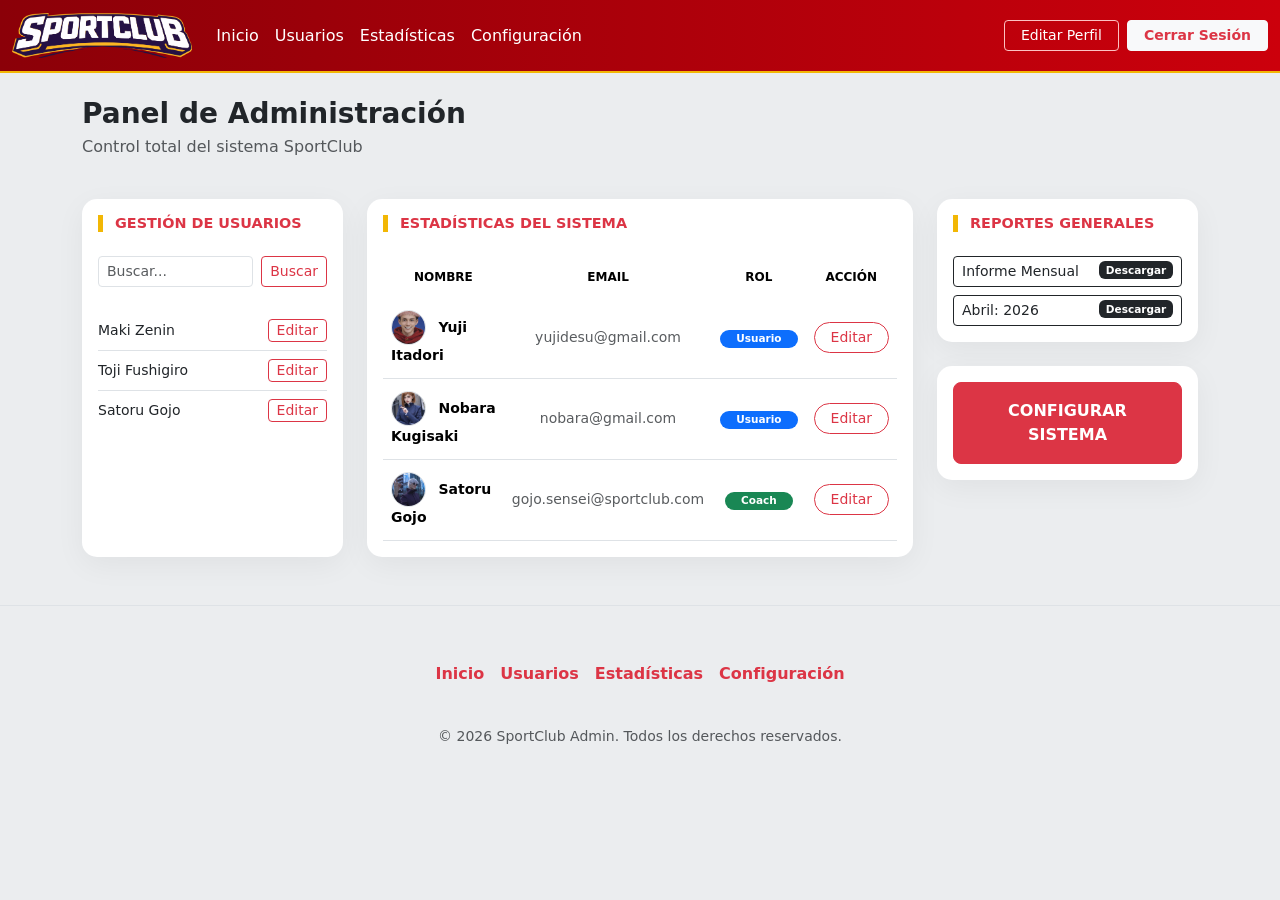
==== dashboard-admin.html @ 33d31766 "Actualizacion" ====
<!doctype html>
<html lang="es">
  <head>
    <meta charset="utf-8">
    <meta name="viewport" content="width=device-width, initial-scale=1">
    <title>Dashboard Admin - SportClub</title>
    <link href="https://cdn.jsdelivr.net/npm/bootstrap@5.3.8/dist/css/bootstrap.min.css" rel="stylesheet">
    
    <style>
      /* NAVBAR CON DEGRADADO ROJO */
      #mainNav {
        transition: all 0.4s ease;
        background: linear-gradient(90deg, #8b0008 0%, #cc000c 100%) !important;
        border-bottom: 2px solid #F2B705;
      }
      
      #mainNav .nav-link { color: white !important; font-weight: 500; }
      
      #mainNav .btn-outline-light {
        color: white !important;
        border-color: rgba(255, 204, 204, 0.95) !important;
      }

      /* FUNCIÓN SCROLL */
      .bg-scrolled {
        background: rgba(255, 245, 245, 0.95) !important;
        backdrop-filter: blur(10px);
        border-bottom: 1px solid #dc3545 !important;
        box-shadow: 0 4px 12px rgba(0,0,0,0.1);
      }

      .bg-scrolled .nav-link, .bg-scrolled .btn-outline-light { 
        color: #8b0008 !important; 
        border-color: #8b0008 !important;
      }

      .bg-dashboard { 
        background-color: #ebedef !important; 
        min-height: 100vh; 
      }

      .card {
        border: none !important;
        border-radius: 15px !important;
        box-shadow: 0 8px 30px rgba(0,0,0,0.05) !important;
        transition: transform 0.3s ease;
      }
      .card:hover { transform: translateY(-5px); }

      .card-title {
        border-left: 5px solid #F2B705;
        padding-left: 12px;
        text-transform: uppercase;
        font-size: 0.9rem;
      }

      .avatar-mini {
        width: 35px;
        height: 35px;
        border-radius: 50%;
        overflow: hidden;
        border: 1px solid #dee2e6;
      }
      .avatar-mini img { width: 100%; height: 100%; object-fit: cover; }

      /* Ajuste para que la tabla no tenga filas grises automáticas */
      .table > :not(caption) > * > * {
        background-color: #fff !important;
        padding: 12px 8px !important;
      }
    </style>
  </head>
  <body class="bg-dashboard"> 
    
    <nav id="mainNav" class="navbar navbar-expand-sm sticky-top">
      <div class="container-fluid">
        <a class="navbar-brand" href="index.html">
          <img src="Imagenes/logo_empresa_letra_v1.png" alt="SportClub" height="45">
        </a>
        <button class="navbar-toggler" type="button" data-bs-toggle="collapse" data-bs-target="#navbarNav">
          <span class="navbar-toggler-icon"></span>
        </button>
        <div class="collapse navbar-collapse" id="navbarNav">
          <ul class="navbar-nav me-auto mb-2 mb-lg-0">
            <li class="nav-item"><a class="nav-link" href="index.html">Inicio</a></li>
            <li class="nav-item"><a class="nav-link" href="#">Usuarios</a></li>
            <li class="nav-item"><a class="nav-link" href="#">Estadísticas</a></li>
            <li class="nav-item"><a class="nav-link" href="#">Configuración</a></li>
          </ul>
          <div class="d-flex gap-2">
            <button class="btn btn-outline-light btn-sm px-3">Editar Perfil</button>
            <a href="index.html" class="btn btn-light btn-sm text-danger fw-bold px-3">Cerrar Sesión</a>
          </div>
        </div>
      </div>
    </nav> 

    <div class="container py-4">
      <h1 class="h3 fw-bold text-dark mb-1">Panel de Administración</h1>
      <p class="text-muted">Control total del sistema SportClub</p>
    </div>

    <main class="container pb-5">
      <div class="row g-4"> 
        
        <div class="col-lg-3">
          <div class="card h-100 shadow-sm">
            <div class="card-body">
              <h5 class="card-title text-danger fw-bold mb-4">Gestión de Usuarios</h5>
              <form class="d-flex mb-4" role="search">
                <input class="form-control form-control-sm me-2" type="search" placeholder="Buscar..." aria-label="Search">
                <button class="btn btn-sm btn-outline-danger" type="submit">Buscar</button>
              </form>
              <div class="list-group list-group-flush small">
                <div class="list-group-item d-flex justify-content-between align-items-center px-0 bg-transparent border-bottom">
                  <span>Maki Zenin</span>
                  <button class="btn btn-sm btn-outline-danger py-0 px-2">Editar</button>
                </div>
                <div class="list-group-item d-flex justify-content-between align-items-center px-0 bg-transparent border-bottom">
                  <span>Toji Fushigiro</span>
                  <button class="btn btn-sm btn-outline-danger py-0 px-2">Editar</button>
                </div>
                <div class="list-group-item d-flex justify-content-between align-items-center px-0 bg-transparent">
                  <span>Satoru Gojo</span>
                  <button class="btn btn-sm btn-outline-danger py-0 px-2">Editar</button>
                </div>
              </div>
            </div>
          </div>
        </div>

        <div class="col-lg-6">
          <div class="card h-100 shadow-sm">
            <div class="card-body">
              <h5 class="card-title text-danger fw-bold mb-4">Estadísticas del Sistema</h5>
              <div class="table-responsive">
                <table class="table align-middle small text-center mb-0">
                  <thead class="table-light text-secondary text-uppercase" style="font-size: 0.75rem;">
                    <tr>
                      <th class="border-0">Nombre</th>
                      <th class="border-0">Email</th>
                      <th class="border-0">Rol</th>
                      <th class="border-0">Acción</th>
                    </tr>
                  </thead>
                  <tbody>
                    <tr class="border-bottom">
                      <td class="text-start ps-3">
                        <div class="avatar-mini d-inline-block me-2 align-middle">
                          <img src="Imagenes/usuario1.jpg">
                        </div> 
                        <span class="fw-bold">Yuji Itadori</span>
                      </td>
                      <td class="text-muted">yujidesu@gmail.com</td>
                      <td><span class="badge rounded-pill bg-primary px-3">Usuario</span></td>
                      <td><button class="btn btn-outline-danger btn-sm rounded-pill px-3">Editar</button></td>
                    </tr>
                    <tr class="border-bottom">
                      <td class="text-start ps-3">
                        <div class="avatar-mini d-inline-block me-2 align-middle">
                          <img src="Imagenes/usuario2.jpg">
                        </div> 
                        <span class="fw-bold">Nobara Kugisaki</span>
                      </td>
                      <td class="text-muted">nobara@gmail.com</td>
                      <td><span class="badge rounded-pill bg-primary px-3">Usuario</span></td>
                      <td><button class="btn btn-outline-danger btn-sm rounded-pill px-3">Editar</button></td>
                    </tr>
                    <tr>
                      <td class="text-start ps-3">
                        <div class="avatar-mini d-inline-block me-2 align-middle">
                          <img src="Imagenes/coach1.jpg">
                        </div> 
                        <span class="fw-bold">Satoru Gojo</span>
                      </td>
                      <td class="text-muted">gojo.sensei@sportclub.com</td>
                      <td><span class="badge rounded-pill bg-success px-3">Coach</span></td>
                      <td>
                        <a href="dashboard-coach.html" class="btn btn-outline-danger btn-sm rounded-pill px-3">Editar</a>
                      </td>
                    </tr>
                  </tbody>
                </table>
              </div>
            </div>
          </div>
        </div>

        <div class="col-lg-3">
          <div class="card shadow-sm mb-4 border-0">
            <div class="card-body">
              <h5 class="card-title text-danger fw-bold mb-4">Reportes Generales</h5>
              <div class="d-grid gap-2">
                <button class="btn btn-outline-dark btn-sm d-flex justify-content-between align-items-center">
                  <span>Informe Mensual</span> <span class="badge bg-dark">Descargar</span>
                </button>
                <button class="btn btn-outline-dark btn-sm d-flex justify-content-between align-items-center">
                  <span>Abril: 2026</span> <span class="badge bg-dark">Descargar</span>
                </button>
              </div>
            </div>
          </div>
          <div class="card shadow-sm border-0">
            <div class="card-body">
              <button class="btn btn-danger w-100 py-3 fw-bold rounded-3">
                CONFIGURAR SISTEMA
              </button>
            </div>
          </div>
        </div>

      </div> 
    </main>

    <footer class="py-5 border-top" style="background-color: #ebedef;">
      <div class="container text-center">
        <ul class="nav justify-content-center pb-3 mb-3">
          <li class="nav-item"><a href="index.html" class="nav-link px-2 text-danger fw-bold">Inicio</a></li>
          <li class="nav-item"><a href="#" class="nav-link px-2 text-danger fw-bold">Usuarios</a></li>
          <li class="nav-item"><a href="#" class="nav-link px-2 text-danger fw-bold">Estadísticas</a></li>
          <li class="nav-item"><a href="#" class="nav-link px-2 text-danger fw-bold">Configuración</a></li>
        </ul>
        <p class="text-muted small">&copy; 2026 SportClub Admin. Todos los derechos reservados.</p>
      </div>
    </footer> 

    <script src="https://cdn.jsdelivr.net/npm/bootstrap@5.3.8/dist/js/bootstrap.bundle.min.js"></script>
    <script>
      window.onscroll = function() {
        var nav = document.getElementById('mainNav');
        if (window.pageYOffset > 50) {
          nav.classList.add("bg-scrolled");
        } else {
          nav.classList.remove("bg-scrolled");
        }
      };
    </script>
  </body>
</html>
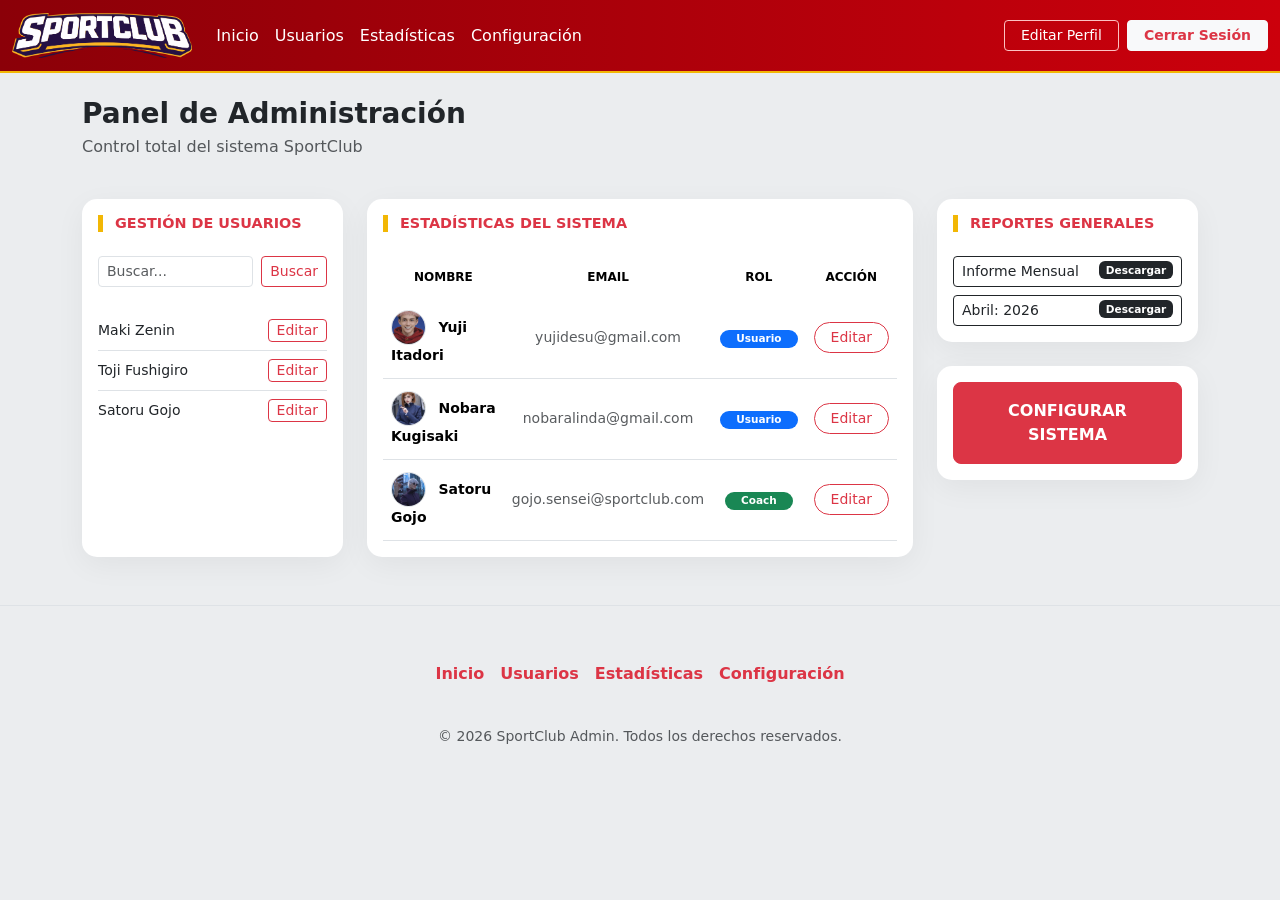
==== commit 652a85a6: "Actualizacion" ====
--- a/dashboard-admin.html
+++ b/dashboard-admin.html
@@ -7,7 +7,7 @@
     <link href="https://cdn.jsdelivr.net/npm/bootstrap@5.3.8/dist/css/bootstrap.min.css" rel="stylesheet">
     
     <style>
-      /* NAVBAR CON DEGRADADO ROJO */
+      /* Navbar de color rojito como lo pidió el profesor */
       #mainNav {
         transition: all 0.4s ease;
         background: linear-gradient(90deg, #8b0008 0%, #cc000c 100%) !important;
@@ -21,7 +21,7 @@
         border-color: rgba(255, 204, 204, 0.95) !important;
       }
 
-      /* FUNCIÓN SCROLL */
+      /* Aquí cambia el color mientras hago scroll */
       .bg-scrolled {
         background: rgba(255, 245, 245, 0.95) !important;
         backdrop-filter: blur(10px);
@@ -63,7 +63,7 @@
       }
       .avatar-mini img { width: 100%; height: 100%; object-fit: cover; }
 
-      /* Ajuste para que la tabla no tenga filas grises automáticas */
+      /* Ajuste para que la tabla no tenga filas grises automáticas, ojito */
       .table > :not(caption) > * > * {
         background-color: #fff !important;
         padding: 12px 8px !important;
@@ -162,7 +162,7 @@
                         </div> 
                         <span class="fw-bold">Nobara Kugisaki</span>
                       </td>
-                      <td class="text-muted">nobara@gmail.com</td>
+                      <td class="text-muted">nobaralinda@gmail.com</td>
                       <td><span class="badge rounded-pill bg-primary px-3">Usuario</span></td>
                       <td><button class="btn btn-outline-danger btn-sm rounded-pill px-3">Editar</button></td>
                     </tr>
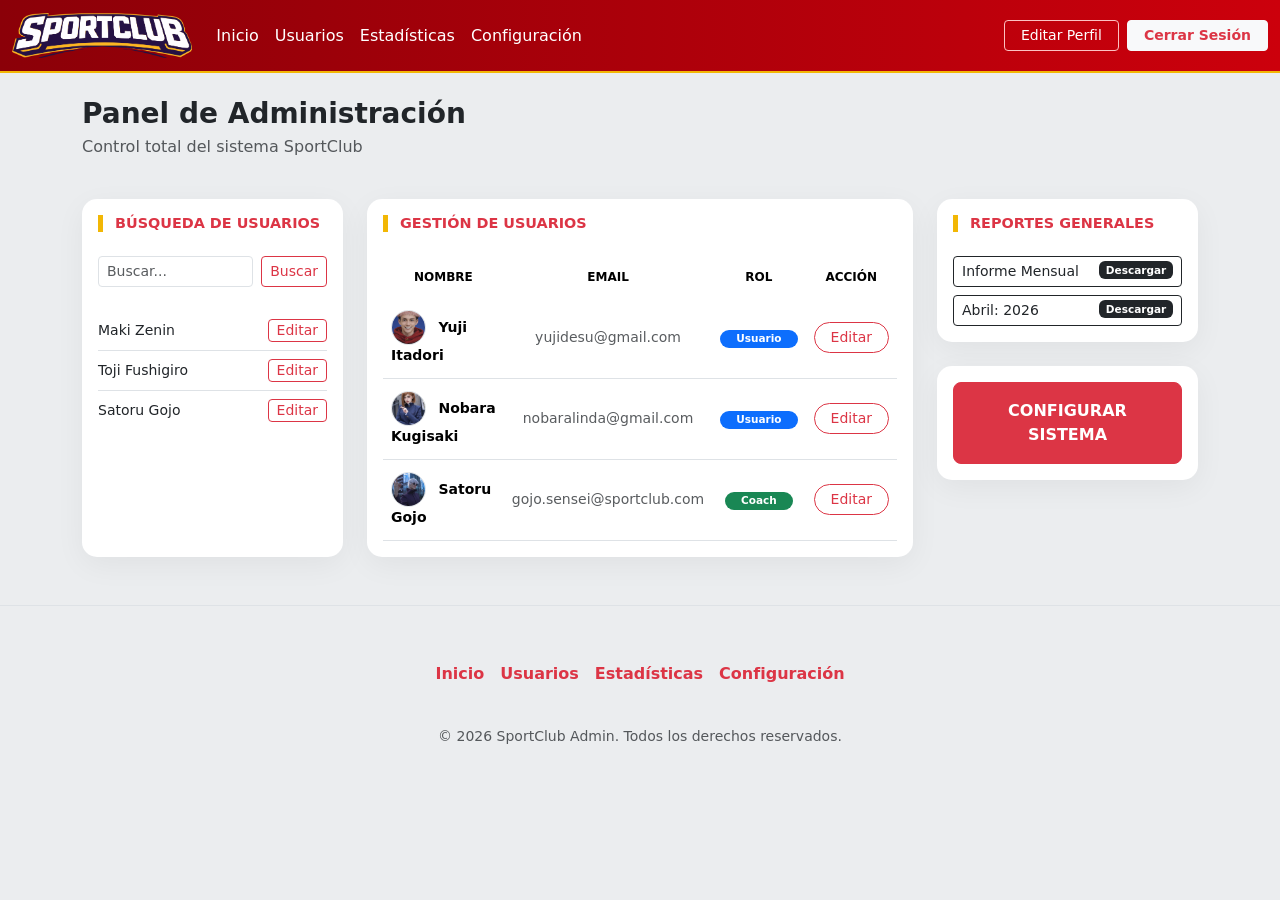
==== commit d0bf3594: "Actualizacion" ====
--- a/dashboard-admin.html
+++ b/dashboard-admin.html
@@ -106,7 +106,7 @@
         <div class="col-lg-3">
           <div class="card h-100 shadow-sm">
             <div class="card-body">
-              <h5 class="card-title text-danger fw-bold mb-4">Gestión de Usuarios</h5>
+              <h5 class="card-title text-danger fw-bold mb-4">Búsqueda de Usuarios</h5>
               <form class="d-flex mb-4" role="search">
                 <input class="form-control form-control-sm me-2" type="search" placeholder="Buscar..." aria-label="Search">
                 <button class="btn btn-sm btn-outline-danger" type="submit">Buscar</button>
@@ -132,7 +132,7 @@
         <div class="col-lg-6">
           <div class="card h-100 shadow-sm">
             <div class="card-body">
-              <h5 class="card-title text-danger fw-bold mb-4">Estadísticas del Sistema</h5>
+              <h5 class="card-title text-danger fw-bold mb-4">Gestión de Usuarios</h5>
               <div class="table-responsive">
                 <table class="table align-middle small text-center mb-0">
                   <thead class="table-light text-secondary text-uppercase" style="font-size: 0.75rem;">
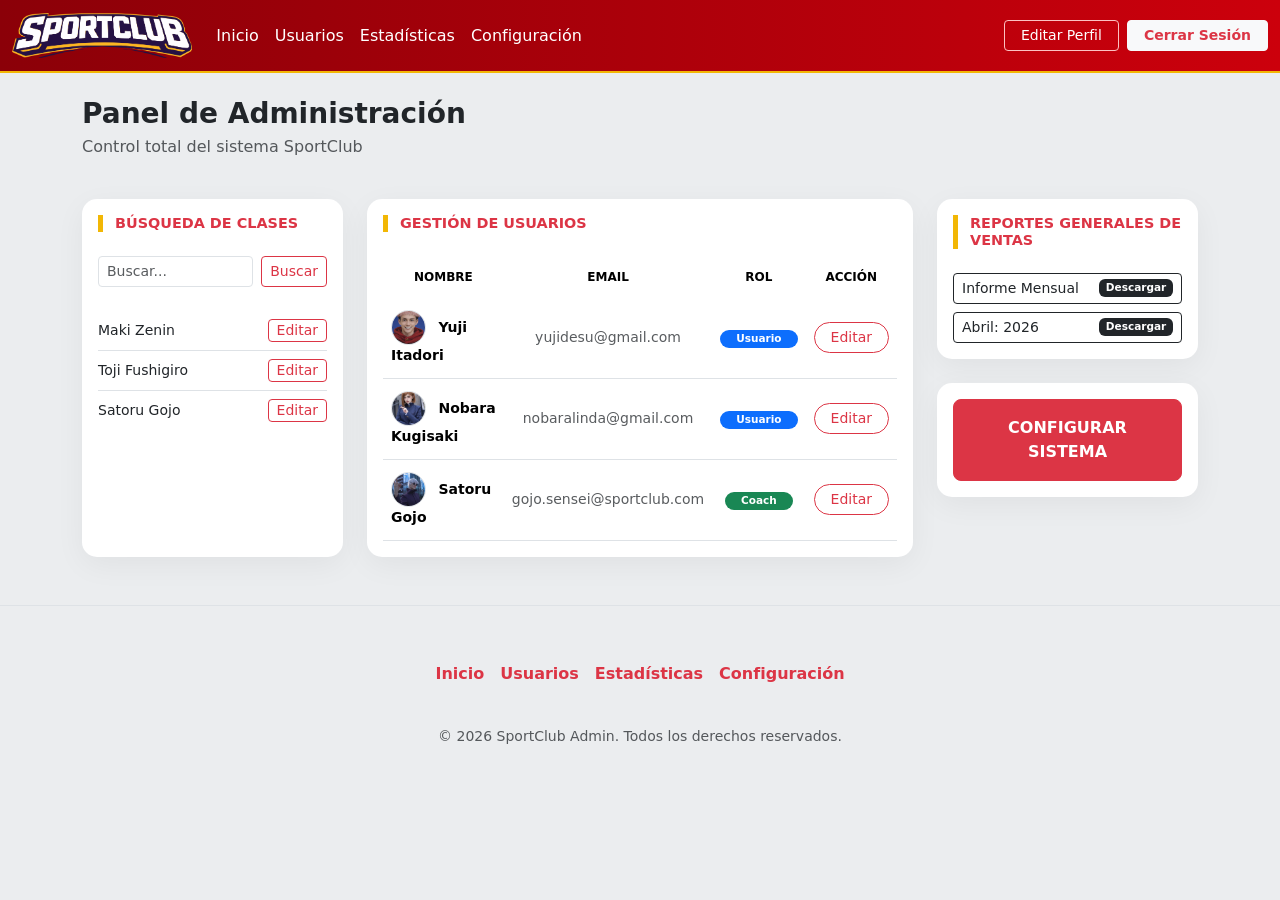
==== commit 7cb5105a: "Actualizacion" ====
--- a/dashboard-admin.html
+++ b/dashboard-admin.html
@@ -106,7 +106,7 @@
         <div class="col-lg-3">
           <div class="card h-100 shadow-sm">
             <div class="card-body">
-              <h5 class="card-title text-danger fw-bold mb-4">Búsqueda de Usuarios</h5>
+              <h5 class="card-title text-danger fw-bold mb-4">Búsqueda de clases</h5>
               <form class="d-flex mb-4" role="search">
                 <input class="form-control form-control-sm me-2" type="search" placeholder="Buscar..." aria-label="Search">
                 <button class="btn btn-sm btn-outline-danger" type="submit">Buscar</button>
@@ -189,7 +189,7 @@
         <div class="col-lg-3">
           <div class="card shadow-sm mb-4 border-0">
             <div class="card-body">
-              <h5 class="card-title text-danger fw-bold mb-4">Reportes Generales</h5>
+              <h5 class="card-title text-danger fw-bold mb-4">Reportes Generales de Ventas</h5>
               <div class="d-grid gap-2">
                 <button class="btn btn-outline-dark btn-sm d-flex justify-content-between align-items-center">
                   <span>Informe Mensual</span> <span class="badge bg-dark">Descargar</span>
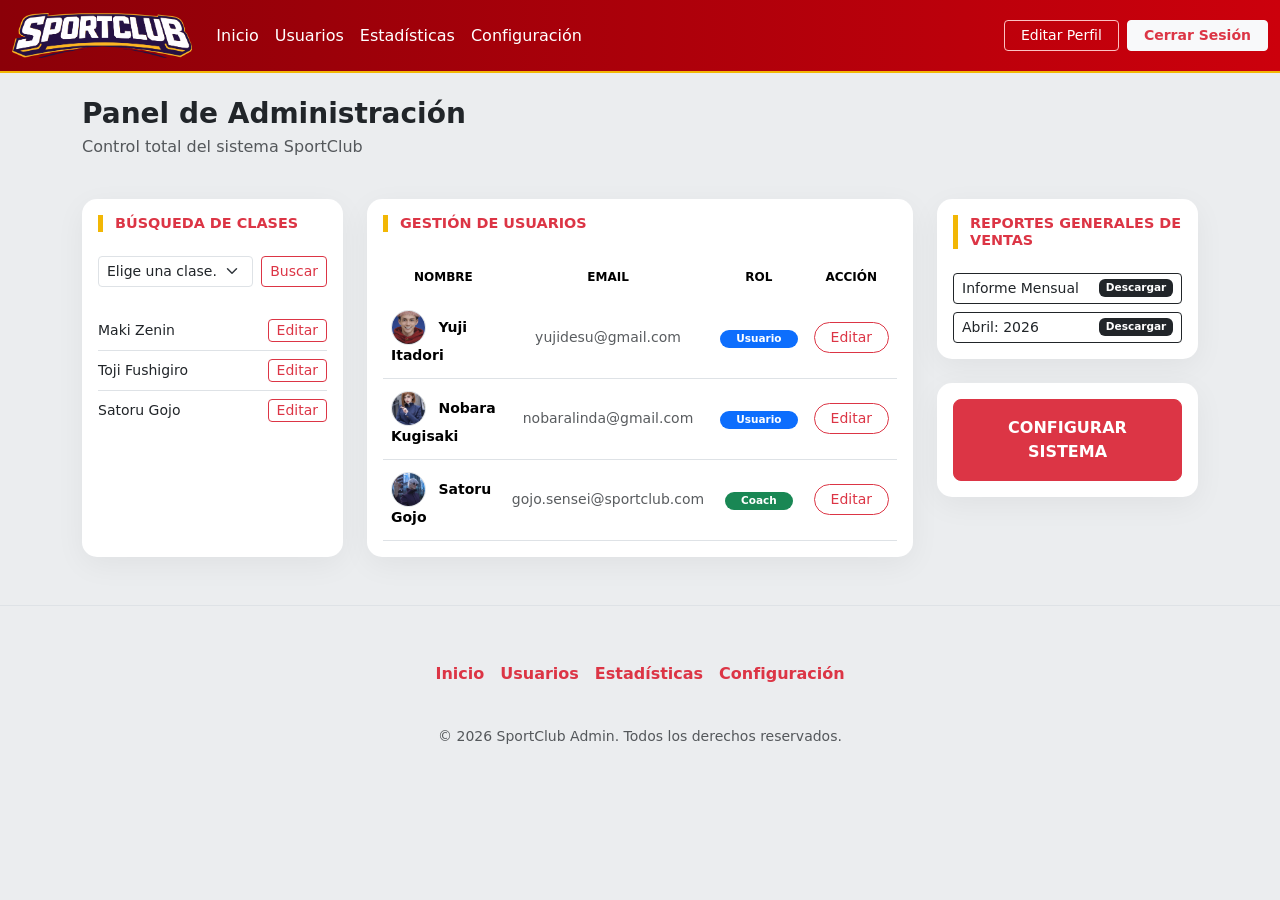
==== commit b66f5148: "Actualizacion" ====
--- a/dashboard-admin.html
+++ b/dashboard-admin.html
@@ -72,44 +72,55 @@
   </head>
   <body class="bg-dashboard"> 
     
-    <nav id="mainNav" class="navbar navbar-expand-sm sticky-top">
-      <div class="container-fluid">
-        <a class="navbar-brand" href="index.html">
-          <img src="Imagenes/logo_empresa_letra_v1.png" alt="SportClub" height="45">
-        </a>
-        <button class="navbar-toggler" type="button" data-bs-toggle="collapse" data-bs-target="#navbarNav">
-          <span class="navbar-toggler-icon"></span>
-        </button>
-        <div class="collapse navbar-collapse" id="navbarNav">
-          <ul class="navbar-nav me-auto mb-2 mb-lg-0">
-            <li class="nav-item"><a class="nav-link" href="index.html">Inicio</a></li>
-            <li class="nav-item"><a class="nav-link" href="#">Usuarios</a></li>
-            <li class="nav-item"><a class="nav-link" href="#">Estadísticas</a></li>
-            <li class="nav-item"><a class="nav-link" href="#">Configuración</a></li>
-          </ul>
-          <div class="d-flex gap-2">
-            <button class="btn btn-outline-light btn-sm px-3">Editar Perfil</button>
-            <a href="index.html" class="btn btn-light btn-sm text-danger fw-bold px-3">Cerrar Sesión</a>
+    <header>
+      <nav id="mainNav" class="navbar navbar-expand-sm sticky-top">
+        <div class="container-fluid">
+          <a class="navbar-brand" href="index.html">
+            <img src="Imagenes/logo_empresa_letra_v1.png" alt="SportClub" height="45">
+          </a>
+          <button class="navbar-toggler" type="button" data-bs-toggle="collapse" data-bs-target="#navbarNav">
+            <span class="navbar-toggler-icon"></span>
+          </button>
+          <div class="collapse navbar-collapse" id="navbarNav">
+            <ul class="navbar-nav me-auto mb-2 mb-lg-0">
+              <li class="nav-item"><a class="nav-link" href="index.html">Inicio</a></li>
+              <li class="nav-item"><a class="nav-link" href="#">Usuarios</a></li>
+              <li class="nav-item"><a class="nav-link" href="#">Estadísticas</a></li>
+              <li class="nav-item"><a class="nav-link" href="#">Configuración</a></li>
+            </ul>
+            <div class="d-flex gap-2">
+              <button class="btn btn-outline-light btn-sm px-3">Editar Perfil</button>
+              <a href="index.html" class="btn btn-light btn-sm text-danger fw-bold px-3">Cerrar Sesión</a>
+            </div>
           </div>
         </div>
+      </nav> 
+
+      <div class="container py-4">
+        <h1 class="h3 fw-bold text-dark mb-1">Panel de Administración</h1>
+        <p class="text-muted">Control total del sistema SportClub</p>
       </div>
-    </nav> 
-
-    <div class="container py-4">
-      <h1 class="h3 fw-bold text-dark mb-1">Panel de Administración</h1>
-      <p class="text-muted">Control total del sistema SportClub</p>
-    </div>
+    </header>
 
     <main class="container pb-5">
       <div class="row g-4"> 
         
-        <div class="col-lg-3">
-          <div class="card h-100 shadow-sm">
-            <div class="card-body">
-              <h5 class="card-title text-danger fw-bold mb-4">Búsqueda de clases</h5>
-              <form class="d-flex mb-4" role="search">
-                <input class="form-control form-control-sm me-2" type="search" placeholder="Buscar..." aria-label="Search">
-                <button class="btn btn-sm btn-outline-danger" type="submit">Buscar</button>
+        <section class="col-lg-3">
+          <article class="card h-100 shadow-sm">
+            <div class="card-body">
+              <h2 class="card-title text-danger fw-bold mb-4 h5">Búsqueda de clases</h2>
+              
+              <form class="d-flex mb-4">
+                <select class="form-select form-select-sm me-2" aria-label="Seleccionar clase">
+                  <option selected disabled>Elige una clase...</option>
+                  <option value="1">Spinning</option>
+                  <option value="2">CrossFit</option>
+                  <option value="3">Yoga</option>
+                  <option value="4">Boxeo</option>
+                  <option value="5">HIIT</option>
+                  <option value="6">Zumba</option>
+                </select>
+                <button class="btn btn-sm btn-outline-danger" type="button">Buscar</button>
               </form>
               <div class="list-group list-group-flush small">
                 <div class="list-group-item d-flex justify-content-between align-items-center px-0 bg-transparent border-bottom">
@@ -126,28 +137,28 @@
                 </div>
               </div>
             </div>
-          </div>
-        </div>
-
-        <div class="col-lg-6">
-          <div class="card h-100 shadow-sm">
-            <div class="card-body">
-              <h5 class="card-title text-danger fw-bold mb-4">Gestión de Usuarios</h5>
+          </article>
+        </section>
+
+        <section class="col-lg-6">
+          <article class="card h-100 shadow-sm">
+            <div class="card-body">
+              <h2 class="card-title text-danger fw-bold mb-4 h5">Gestión de Usuarios</h2>
               <div class="table-responsive">
                 <table class="table align-middle small text-center mb-0">
                   <thead class="table-light text-secondary text-uppercase" style="font-size: 0.75rem;">
                     <tr>
-                      <th class="border-0">Nombre</th>
-                      <th class="border-0">Email</th>
-                      <th class="border-0">Rol</th>
-                      <th class="border-0">Acción</th>
+                      <th scope="col" class="border-0">Nombre</th>
+                      <th scope="col" class="border-0">Email</th>
+                      <th scope="col" class="border-0">Rol</th>
+                      <th scope="col" class="border-0">Acción</th>
                     </tr>
                   </thead>
                   <tbody>
                     <tr class="border-bottom">
                       <td class="text-start ps-3">
                         <div class="avatar-mini d-inline-block me-2 align-middle">
-                          <img src="Imagenes/usuario1.jpg">
+                          <img src="Imagenes/usuario1.jpg" alt="Usuario">
                         </div> 
                         <span class="fw-bold">Yuji Itadori</span>
                       </td>
@@ -158,7 +169,7 @@
                     <tr class="border-bottom">
                       <td class="text-start ps-3">
                         <div class="avatar-mini d-inline-block me-2 align-middle">
-                          <img src="Imagenes/usuario2.jpg">
+                          <img src="Imagenes/usuario2.jpg" alt="Usuario">
                         </div> 
                         <span class="fw-bold">Nobara Kugisaki</span>
                       </td>
@@ -169,7 +180,7 @@
                     <tr>
                       <td class="text-start ps-3">
                         <div class="avatar-mini d-inline-block me-2 align-middle">
-                          <img src="Imagenes/coach1.jpg">
+                          <img src="Imagenes/coach1.jpg" alt="Coach">
                         </div> 
                         <span class="fw-bold">Satoru Gojo</span>
                       </td>
@@ -183,13 +194,13 @@
                 </table>
               </div>
             </div>
-          </div>
-        </div>
-
-        <div class="col-lg-3">
-          <div class="card shadow-sm mb-4 border-0">
-            <div class="card-body">
-              <h5 class="card-title text-danger fw-bold mb-4">Reportes Generales de Ventas</h5>
+          </article>
+        </section>
+
+        <section class="col-lg-3">
+          <article class="card shadow-sm mb-4 border-0">
+            <div class="card-body">
+              <h2 class="card-title text-danger fw-bold mb-4 h5">Reportes Generales de Ventas</h2>
               <div class="d-grid gap-2">
                 <button class="btn btn-outline-dark btn-sm d-flex justify-content-between align-items-center">
                   <span>Informe Mensual</span> <span class="badge bg-dark">Descargar</span>
@@ -199,15 +210,15 @@
                 </button>
               </div>
             </div>
-          </div>
-          <div class="card shadow-sm border-0">
+          </article>
+          <article class="card shadow-sm border-0">
             <div class="card-body">
               <button class="btn btn-danger w-100 py-3 fw-bold rounded-3">
                 CONFIGURAR SISTEMA
               </button>
             </div>
-          </div>
-        </div>
+          </article>
+        </section>
 
       </div> 
     </main>
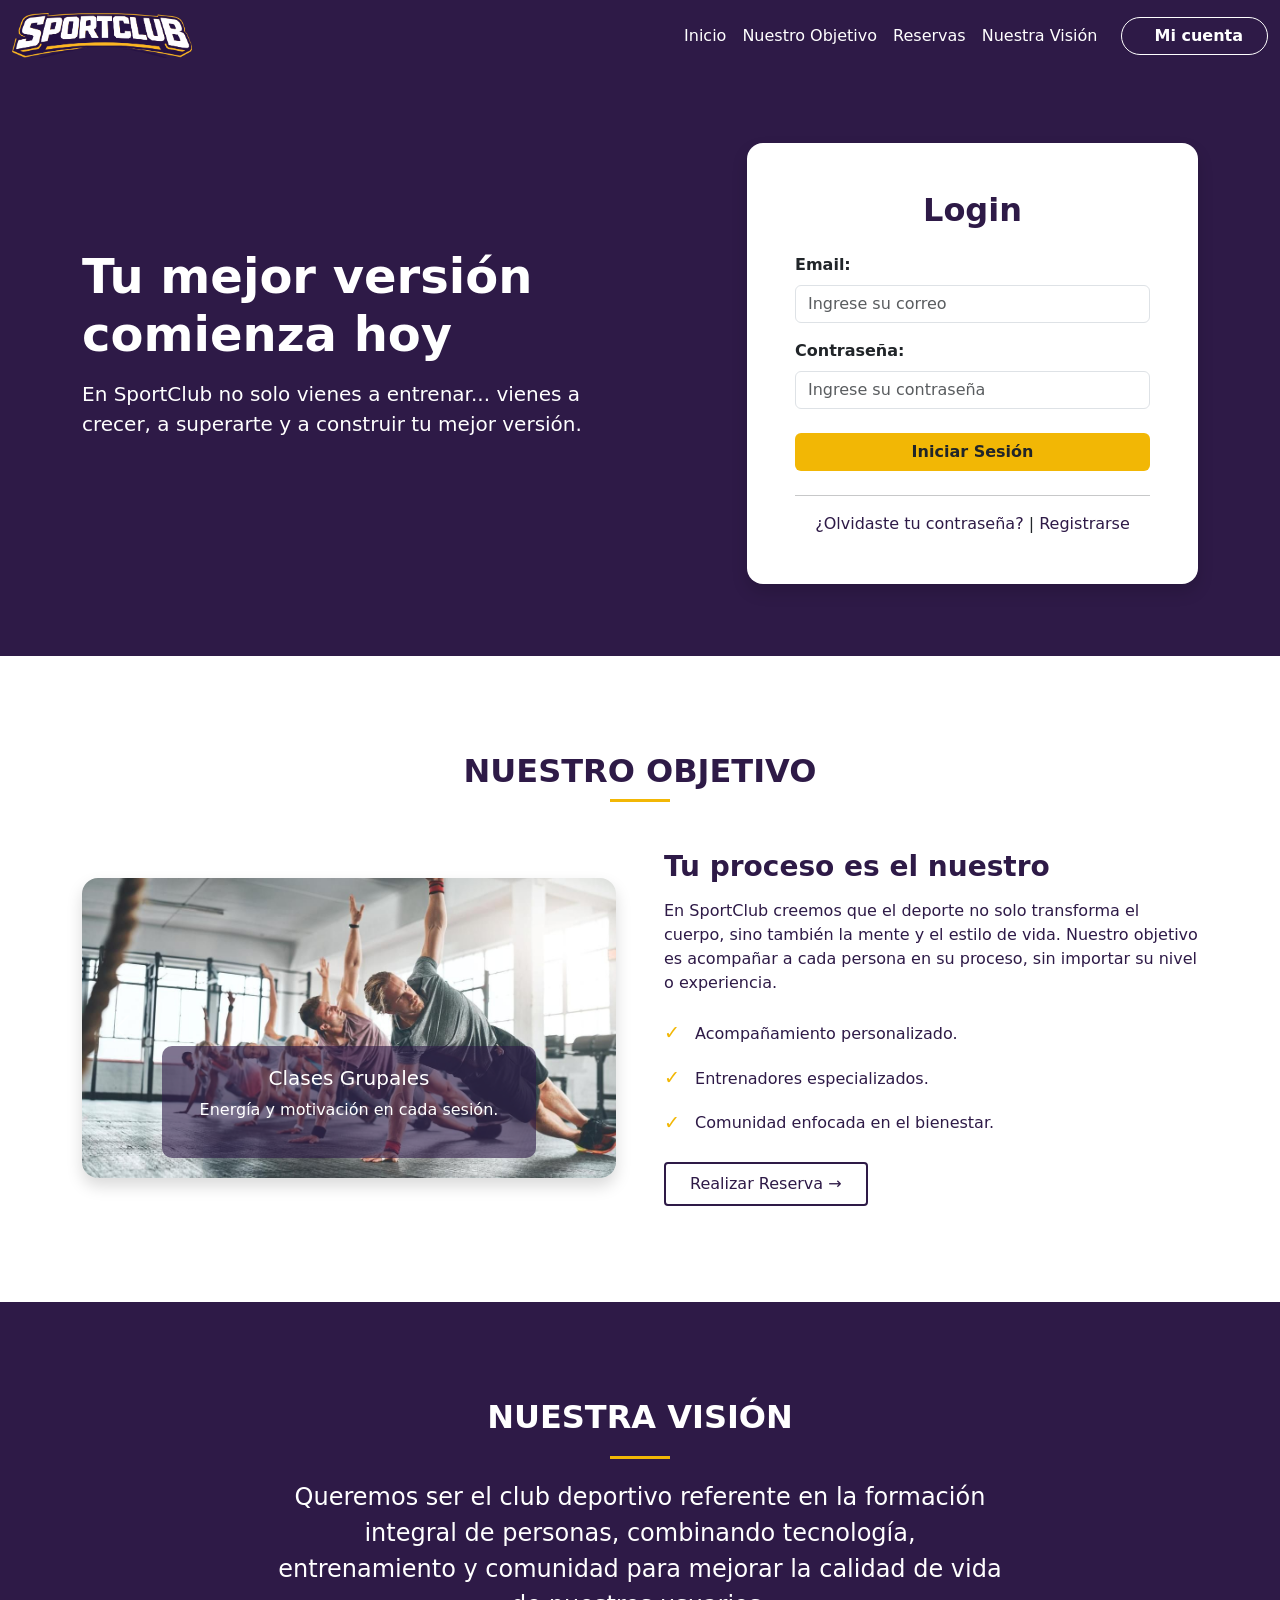
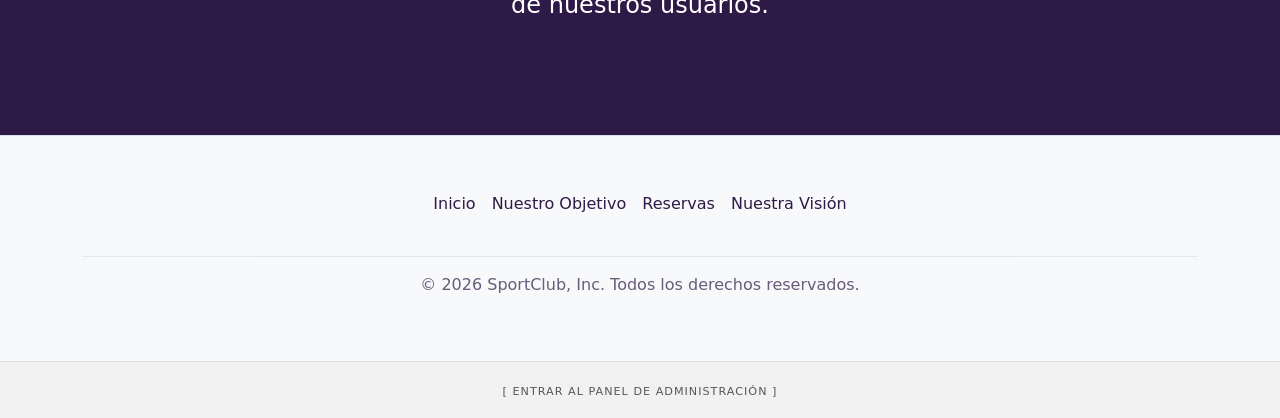
==== commit 9bba9541: "Actualizacion" ====
--- a/dashboard-admin.html
+++ b/dashboard-admin.html
@@ -7,7 +7,6 @@
     <link href="https://cdn.jsdelivr.net/npm/bootstrap@5.3.8/dist/css/bootstrap.min.css" rel="stylesheet">
     
     <style>
-      /* Navbar de color rojito como lo pidió el profesor */
       #mainNav {
         transition: all 0.4s ease;
         background: linear-gradient(90deg, #8b0008 0%, #cc000c 100%) !important;
@@ -21,7 +20,6 @@
         border-color: rgba(255, 204, 204, 0.95) !important;
       }
 
-      /* Aquí cambia el color mientras hago scroll */
       .bg-scrolled {
         background: rgba(255, 245, 245, 0.95) !important;
         backdrop-filter: blur(10px);
@@ -63,7 +61,6 @@
       }
       .avatar-mini img { width: 100%; height: 100%; object-fit: cover; }
 
-      /* Ajuste para que la tabla no tenga filas grises automáticas, ojito */
       .table > :not(caption) > * > * {
         background-color: #fff !important;
         padding: 12px 8px !important;
@@ -245,6 +242,7 @@
           nav.classList.remove("bg-scrolled");
         }
       };
-    </script>
+    </script> 
+    <script src="js/dashboard.js"></script>
   </body>
 </html>
